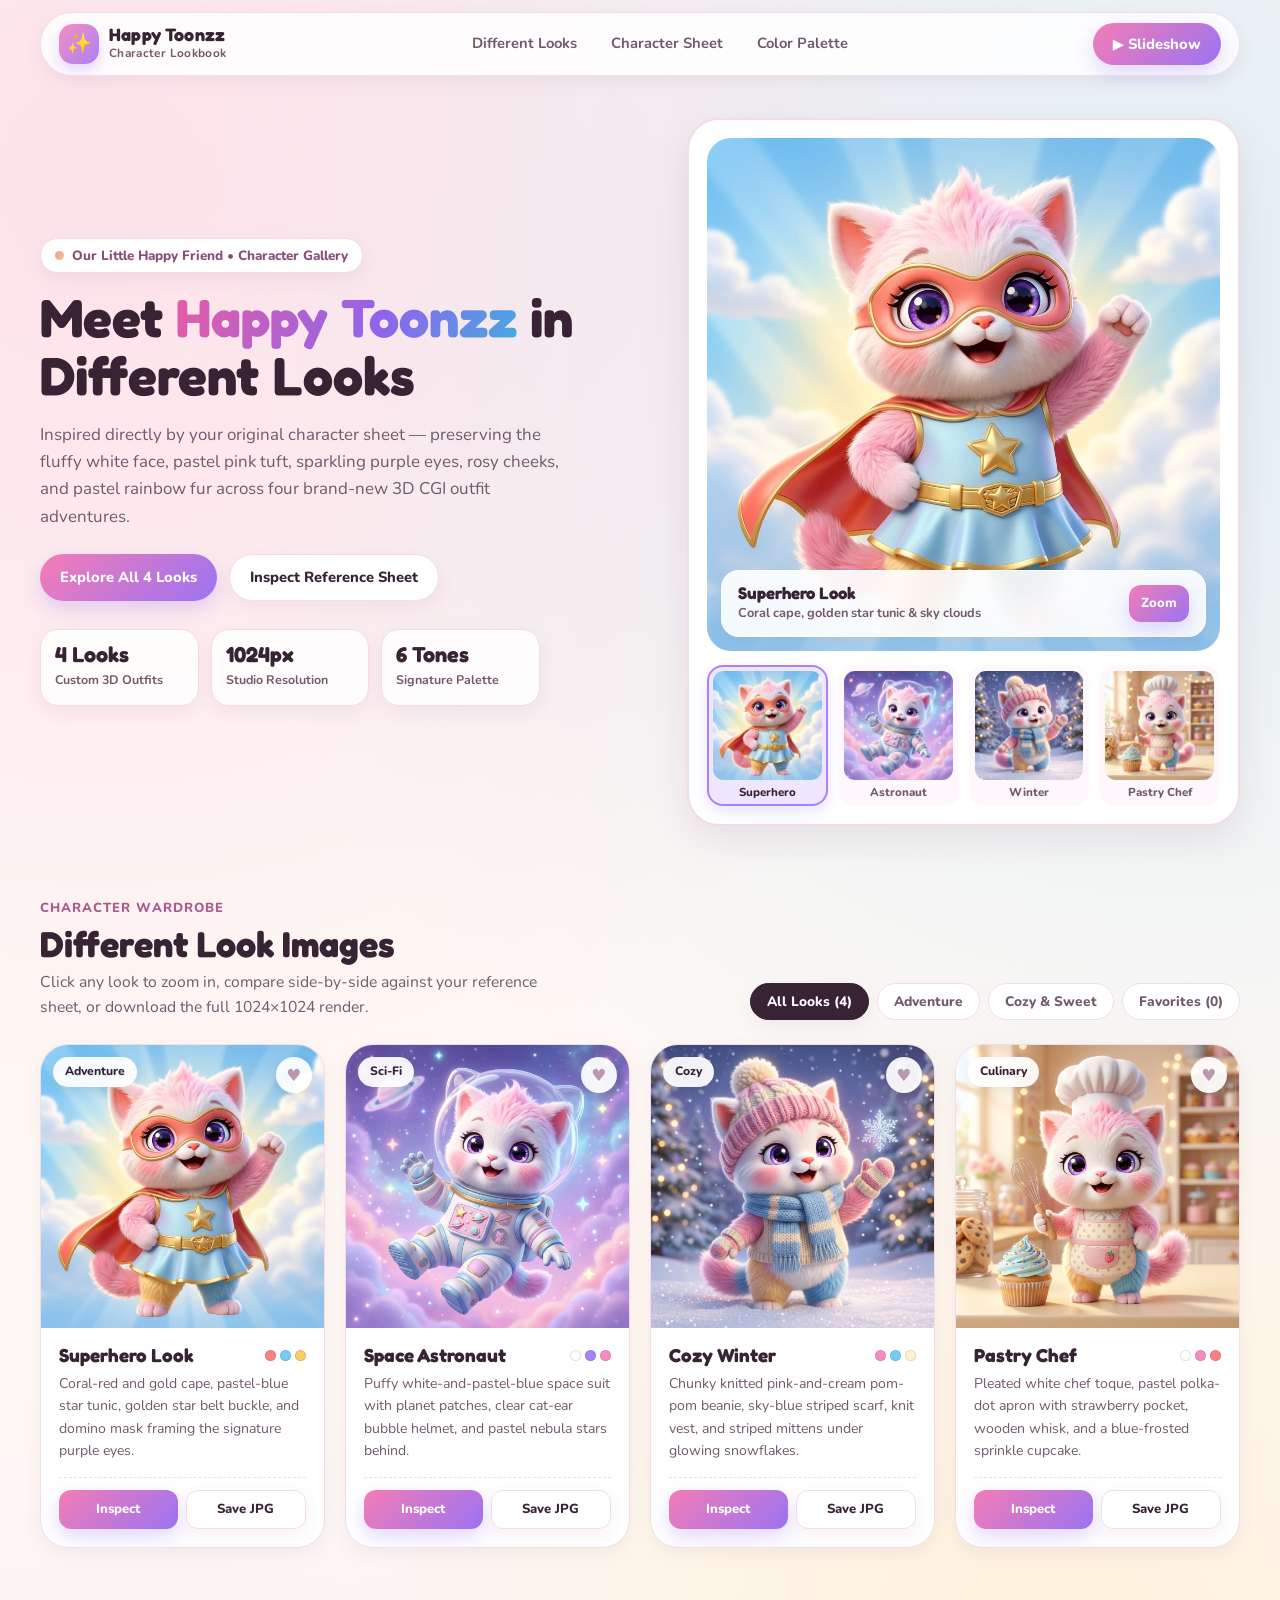
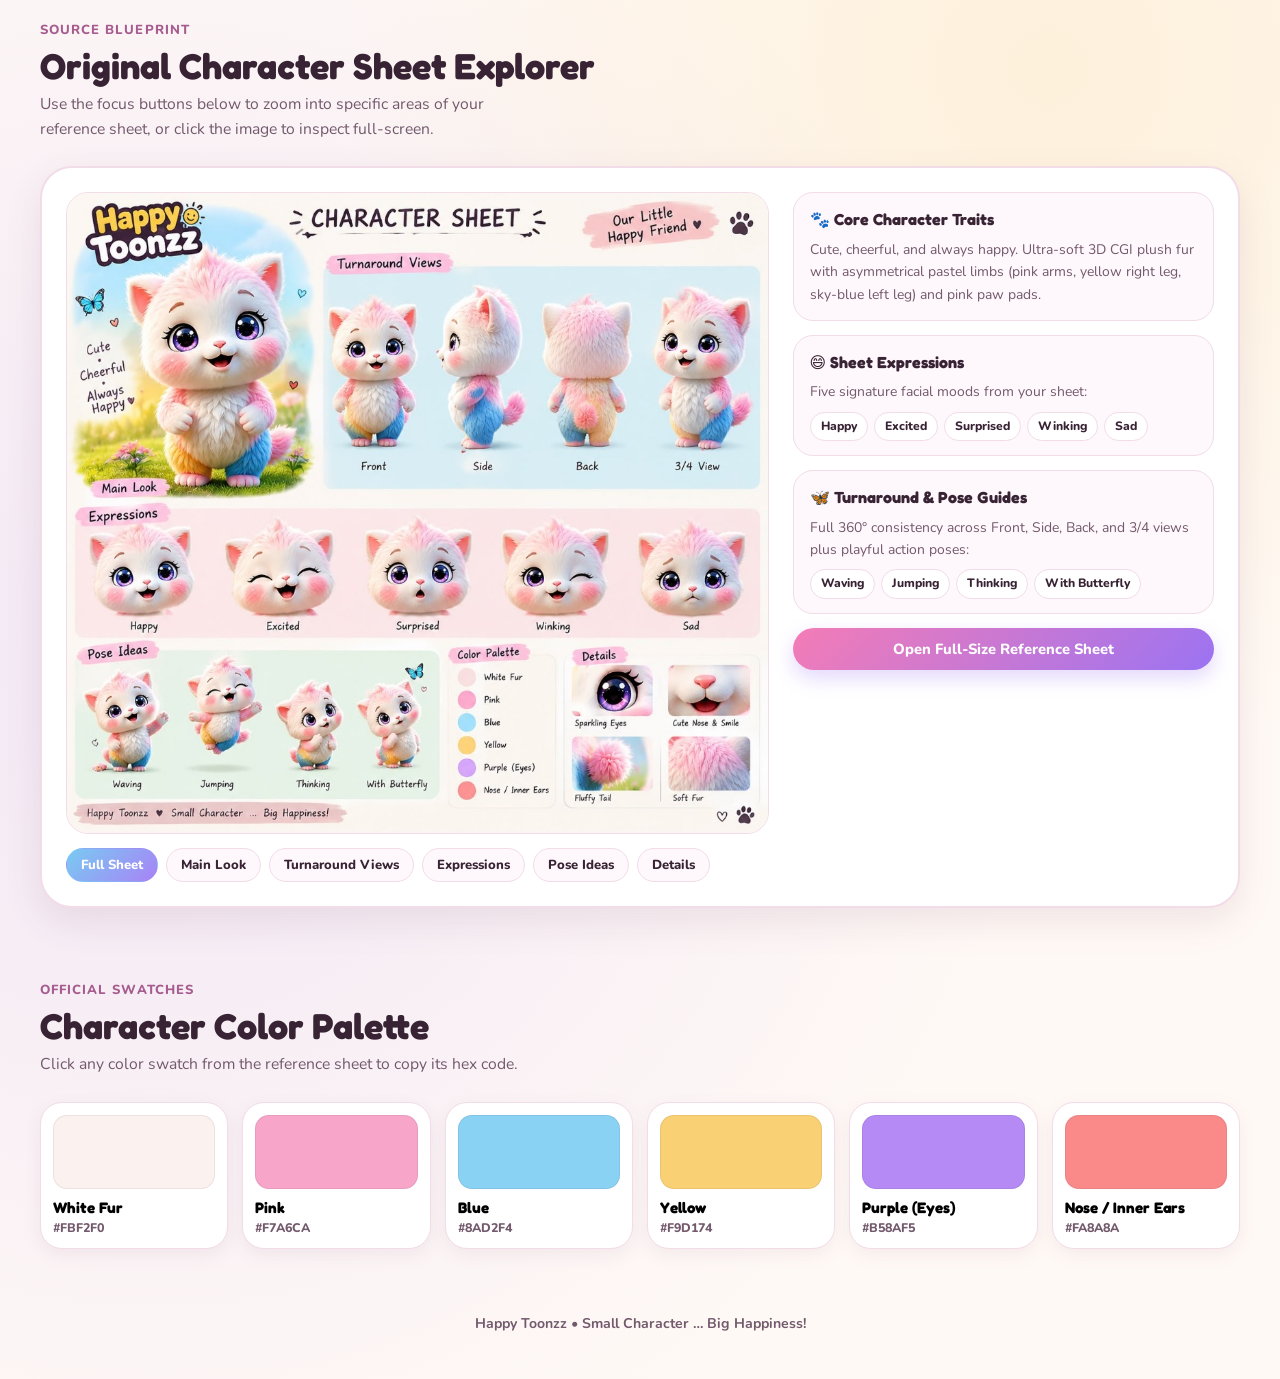
==== index.html @ dd1a862e "feat: add Happy Toonzz character lookbook with 4 AI-generated looks" ====
<!DOCTYPE html>
<html lang="en">
<head>
  <meta charset="UTF-8" />
  <meta name="viewport" content="width=device-width, initial-scale=1.0" />
  <title>Happy Toonzz — Character Lookbook &amp; Reference Showcase</title>
  <link rel="preconnect" href="https://fonts.googleapis.com" />
  <link rel="preconnect" href="https://fonts.gstatic.com" crossorigin />
  <link href="https://fonts.googleapis.com/css2?family=Fredoka:wght@500;600;700&family=Nunito:wght@500;600;700;800&display=swap" rel="stylesheet" />
  <style>
    :root {
      --bg-cream: #fff9f5;
      --bg-soft: #fff2f7;
      --surface: #ffffff;
      --surface-tint: #fef7fb;
      --ink: #382334;
      --ink-muted: #72596c;
      --border: #f2dce7;
      --pink: #f58ec0;
      --pink-soft: #ffe3f0;
      --blue: #78cbf2;
      --blue-soft: #dff4ff;
      --yellow: #f9cc66;
      --yellow-soft: #fff3cf;
      --purple: #a882f6;
      --purple-soft: #efe7ff;
      --coral: #fb8281;
      --shadow-sm: 0 6px 18px rgba(132, 82, 114, 0.08);
      --shadow-md: 0 14px 36px rgba(132, 82, 114, 0.12);
      --shadow-lg: 0 24px 56px rgba(74, 42, 68, 0.22);
      --radius-lg: 28px;
      --radius-md: 20px;
      --radius-pill: 999px;
      --font-display: 'Fredoka', 'Segoe UI Rounded', ui-rounded, 'Nunito', system-ui, sans-serif;
      --font-body: 'Nunito', 'Segoe UI', system-ui, -apple-system, sans-serif;
    }

    * {
      box-sizing: border-box;
      margin: 0;
      padding: 0;
    }

    html {
      scroll-behavior: smooth;
    }

    body {
      font-family: var(--font-body);
      color: var(--ink);
      background-color: var(--bg-cream);
      background-image:
        radial-gradient(circle at 8% 6%, rgba(245, 142, 192, 0.22) 0%, transparent 32%),
        radial-gradient(circle at 92% 10%, rgba(120, 203, 242, 0.22) 0%, transparent 34%),
        radial-gradient(circle at 82% 56%, rgba(249, 204, 102, 0.18) 0%, transparent 36%),
        radial-gradient(circle at 12% 76%, rgba(168, 130, 246, 0.15) 0%, transparent 35%);
      min-height: 100vh;
      line-height: 1.6;
      -webkit-font-smoothing: antialiased;
    }

    img {
      display: block;
      max-width: 100%;
    }

    button, a {
      font-family: inherit;
    }

    .container {
      width: min(1200px, calc(100% - 32px));
      margin: 0 auto;
    }

    /* Sticky Navbar */
    .navbar {
      position: sticky;
      top: 12px;
      z-index: 40;
      margin: 12px auto 0;
      width: min(1200px, calc(100% - 32px));
      background: rgba(255, 255, 255, 0.86);
      backdrop-filter: blur(14px);
      -webkit-backdrop-filter: blur(14px);
      border: 1.5px solid rgba(242, 220, 231, 0.9);
      border-radius: var(--radius-pill);
      box-shadow: var(--shadow-sm);
      padding: 10px 18px;
      display: flex;
      align-items: center;
      justify-content: space-between;
      gap: 16px;
    }

    .brand {
      display: flex;
      align-items: center;
      gap: 10px;
      text-decoration: none;
      color: var(--ink);
    }

    .brand-badge {
      width: 40px;
      height: 40px;
      border-radius: 14px;
      background: linear-gradient(135deg, var(--pink), var(--purple));
      color: #fff;
      display: grid;
      place-items: center;
      font-size: 20px;
      box-shadow: 0 6px 14px rgba(168, 130, 246, 0.32);
      flex-shrink: 0;
    }

    .brand-text strong {
      display: block;
      font-family: var(--font-display);
      font-size: 1.12rem;
      line-height: 1.1;
      letter-spacing: 0.01em;
    }

    .brand-text span {
      display: block;
      font-size: 0.74rem;
      font-weight: 700;
      color: var(--ink-muted);
      letter-spacing: 0.03em;
    }

    .nav-links {
      display: flex;
      align-items: center;
      gap: 6px;
    }

    .nav-links a {
      text-decoration: none;
      color: var(--ink-muted);
      font-weight: 700;
      font-size: 0.92rem;
      padding: 8px 14px;
      border-radius: var(--radius-pill);
      transition: background 0.2s ease, color 0.2s ease;
    }

    .nav-links a:hover {
      background: var(--pink-soft);
      color: var(--ink);
    }

    .btn {
      border: none;
      cursor: pointer;
      display: inline-flex;
      align-items: center;
      justify-content: center;
      gap: 8px;
      font-weight: 800;
      font-size: 0.92rem;
      border-radius: var(--radius-pill);
      padding: 11px 20px;
      text-decoration: none;
      transition: transform 0.18s ease, box-shadow 0.2s ease, background 0.2s ease;
    }

    .btn:active {
      transform: scale(0.97);
    }

    .btn-primary {
      background: linear-gradient(135deg, #f47cb6, #9b73f2);
      color: #fff;
      box-shadow: 0 8px 20px rgba(168, 130, 246, 0.32);
    }

    .btn-primary:hover {
      transform: translateY(-2px);
      box-shadow: 0 12px 26px rgba(168, 130, 246, 0.42);
    }

    .btn-secondary {
      background: var(--surface);
      color: var(--ink);
      border: 1.5px solid var(--border);
      box-shadow: var(--shadow-sm);
    }

    .btn-secondary:hover {
      transform: translateY(-2px);
      background: var(--surface-tint);
    }

    /* Hero Section */
    .hero {
      padding: 42px 0 36px;
    }

    .hero-grid {
      display: grid;
      grid-template-columns: 1.05fr 0.95fr;
      gap: 36px;
      align-items: center;
    }

    .pill-tag {
      display: inline-flex;
      align-items: center;
      gap: 8px;
      background: var(--surface);
      border: 1.5px solid var(--border);
      color: #8b4c77;
      padding: 6px 14px;
      border-radius: var(--radius-pill);
      font-size: 0.84rem;
      font-weight: 800;
      box-shadow: var(--shadow-sm);
      margin-bottom: 16px;
    }

    .pill-dot {
      width: 9px;
      height: 9px;
      border-radius: 50%;
      background: linear-gradient(135deg, var(--pink), var(--yellow));
    }

    .hero h1 {
      font-family: var(--font-display);
      font-size: clamp(2.15rem, 4.4vw, 3.35rem);
      line-height: 1.08;
      margin-bottom: 16px;
      color: var(--ink);
    }

    .hero h1 .accent {
      background: linear-gradient(120deg, #e85ca3, #8f64eb 60%, #43ace0);
      -webkit-background-clip: text;
      background-clip: text;
      color: transparent;
    }

    .hero-desc {
      font-size: 1.06rem;
      color: var(--ink-muted);
      max-width: 54ch;
      margin-bottom: 24px;
    }

    .hero-actions {
      display: flex;
      flex-wrap: wrap;
      gap: 12px;
      margin-bottom: 28px;
    }

    .hero-stats {
      display: grid;
      grid-template-columns: repeat(3, minmax(0, 1fr));
      gap: 12px;
      max-width: 500px;
    }

    .stat-box {
      background: rgba(255, 255, 255, 0.85);
      border: 1.5px solid var(--border);
      border-radius: 18px;
      padding: 12px 14px;
      box-shadow: var(--shadow-sm);
    }

    .stat-box strong {
      display: block;
      font-family: var(--font-display);
      font-size: 1.35rem;
      color: var(--ink);
      line-height: 1.15;
    }

    .stat-box span {
      font-size: 0.78rem;
      font-weight: 700;
      color: var(--ink-muted);
    }

    /* Hero Spotlight Deck */
    .spotlight-card {
      background: var(--surface);
      border: 2px solid var(--border);
      border-radius: 32px;
      padding: 18px;
      box-shadow: var(--shadow-md);
      position: relative;
    }

    .spotlight-frame {
      position: relative;
      border-radius: 24px;
      overflow: hidden;
      aspect-ratio: 1 / 1;
      background: var(--bg-soft);
      cursor: pointer;
    }

    .spotlight-frame img {
      width: 100%;
      height: 100%;
      object-fit: cover;
      transition: transform 0.45s ease, opacity 0.28s ease;
    }

    .spotlight-frame:hover img {
      transform: scale(1.03);
    }

    .spotlight-overlay {
      position: absolute;
      inset: auto 14px 14px 14px;
      background: rgba(255, 255, 255, 0.9);
      backdrop-filter: blur(10px);
      border: 1px solid rgba(255, 255, 255, 0.95);
      border-radius: 18px;
      padding: 12px 16px;
      display: flex;
      align-items: center;
      justify-content: space-between;
      gap: 12px;
      box-shadow: var(--shadow-sm);
    }

    .spotlight-overlay h3 {
      font-family: var(--font-display);
      font-size: 1.05rem;
      line-height: 1.2;
    }

    .spotlight-overlay p {
      font-size: 0.8rem;
      color: var(--ink-muted);
      font-weight: 700;
    }

    .spotlight-thumbs {
      display: grid;
      grid-template-columns: repeat(4, 1fr);
      gap: 10px;
      margin-top: 14px;
    }

    .thumb-btn {
      border: 2px solid transparent;
      background: var(--surface-tint);
      border-radius: 16px;
      padding: 4px;
      cursor: pointer;
      transition: transform 0.18s ease, border-color 0.2s ease, box-shadow 0.2s ease;
      overflow: hidden;
      text-align: center;
    }

    .thumb-btn img {
      width: 100%;
      aspect-ratio: 1 / 1;
      object-fit: cover;
      border-radius: 11px;
    }

    .thumb-btn span {
      display: block;
      font-size: 0.72rem;
      font-weight: 800;
      color: var(--ink-muted);
      margin-top: 4px;
      white-space: nowrap;
      overflow: hidden;
      text-overflow: ellipsis;
    }

    .thumb-btn:hover {
      transform: translateY(-2px);
    }

    .thumb-btn.active {
      border-color: var(--purple);
      background: var(--purple-soft);
      box-shadow: 0 6px 14px rgba(168, 130, 246, 0.22);
    }

    .thumb-btn.active span {
      color: var(--ink);
    }

    /* Section Headings */
    section {
      padding: 36px 0;
    }

    .section-head {
      display: flex;
      flex-wrap: wrap;
      align-items: flex-end;
      justify-content: space-between;
      gap: 16px;
      margin-bottom: 24px;
    }

    .section-kicker {
      font-size: 0.82rem;
      font-weight: 800;
      text-transform: uppercase;
      letter-spacing: 0.08em;
      color: #a65c8e;
      margin-bottom: 4px;
    }

    .section-head h2 {
      font-family: var(--font-display);
      font-size: clamp(1.65rem, 3vw, 2.25rem);
      line-height: 1.15;
    }

    .section-head p {
      color: var(--ink-muted);
      max-width: 56ch;
      margin-top: 6px;
      font-size: 0.98rem;
    }

    /* Filter Chips */
    .filter-bar {
      display: flex;
      flex-wrap: wrap;
      gap: 8px;
      align-items: center;
    }

    .filter-chip {
      border: 1.5px solid var(--border);
      background: var(--surface);
      color: var(--ink-muted);
      padding: 8px 16px;
      border-radius: var(--radius-pill);
      font-weight: 800;
      font-size: 0.86rem;
      cursor: pointer;
      transition: all 0.18s ease;
    }

    .filter-chip:hover {
      border-color: var(--pink);
      color: var(--ink);
    }

    .filter-chip.active {
      background: var(--ink);
      color: #fff;
      border-color: var(--ink);
      box-shadow: var(--shadow-sm);
    }

    /* Gallery Cards Grid */
    .looks-grid {
      display: grid;
      grid-template-columns: repeat(4, minmax(0, 1fr));
      gap: 20px;
    }

    .look-card {
      background: var(--surface);
      border: 1.5px solid var(--border);
      border-radius: var(--radius-lg);
      overflow: hidden;
      box-shadow: var(--shadow-sm);
      display: flex;
      flex-direction: column;
      transition: transform 0.24s ease, box-shadow 0.24s ease, border-color 0.24s ease;
    }

    .look-card:hover {
      transform: translateY(-6px);
      box-shadow: var(--shadow-md);
      border-color: #e9bed3;
    }

    .look-card.hidden {
      display: none;
    }

    .look-media {
      position: relative;
      aspect-ratio: 1 / 1;
      overflow: hidden;
      background: var(--surface-tint);
      cursor: pointer;
    }

    .look-media img {
      width: 100%;
      height: 100%;
      object-fit: cover;
      transition: transform 0.4s ease;
    }

    .look-card:hover .look-media img {
      transform: scale(1.05);
    }

    .look-badge {
      position: absolute;
      top: 12px;
      left: 12px;
      padding: 5px 12px;
      border-radius: var(--radius-pill);
      font-size: 0.76rem;
      font-weight: 800;
      background: rgba(255, 255, 255, 0.92);
      color: var(--ink);
      backdrop-filter: blur(6px);
      box-shadow: 0 4px 12px rgba(0, 0, 0, 0.08);
    }

    .fav-btn {
      position: absolute;
      top: 12px;
      right: 12px;
      width: 36px;
      height: 36px;
      border-radius: 50%;
      border: none;
      background: rgba(255, 255, 255, 0.92);
      color: #b79ab0;
      font-size: 1.05rem;
      display: grid;
      place-items: center;
      cursor: pointer;
      box-shadow: 0 4px 12px rgba(0, 0, 0, 0.1);
      transition: transform 0.18s ease, color 0.18s ease, background 0.18s ease;
    }

    .fav-btn:hover {
      transform: scale(1.1);
    }

    .fav-btn.liked {
      color: #ef4d84;
      background: #fff0f6;
    }

    .look-body {
      padding: 16px 18px 18px;
      display: flex;
      flex-direction: column;
      flex: 1;
    }

    .look-title-row {
      display: flex;
      align-items: center;
      justify-content: space-between;
      gap: 8px;
      margin-bottom: 6px;
    }

    .look-body h3 {
      font-family: var(--font-display);
      font-size: 1.18rem;
      line-height: 1.2;
    }

    .swatches-mini {
      display: flex;
      gap: 4px;
      flex-shrink: 0;
    }

    .swatches-mini span {
      width: 11px;
      height: 11px;
      border-radius: 50%;
      border: 1px solid rgba(56, 35, 52, 0.14);
    }

    .look-desc {
      font-size: 0.88rem;
      color: var(--ink-muted);
      margin-bottom: 14px;
      flex: 1;
    }

    .look-actions {
      display: flex;
      gap: 8px;
      padding-top: 12px;
      border-top: 1px dashed var(--border);
    }

    .btn-sm {
      flex: 1;
      padding: 8px 12px;
      font-size: 0.82rem;
      border-radius: 12px;
    }

    /* Reference Sheet Explorer */
    .sheet-panel {
      background: var(--surface);
      border: 2px solid var(--border);
      border-radius: 32px;
      padding: 24px;
      box-shadow: var(--shadow-md);
      display: grid;
      grid-template-columns: 1.25fr 0.75fr;
      gap: 24px;
      align-items: start;
    }

    .sheet-viewer {
      position: relative;
      border-radius: 22px;
      overflow: hidden;
      border: 1.5px solid var(--border);
      background: #fdf6ef;
      cursor: zoom-in;
    }

    .sheet-viewer img {
      width: 100%;
      height: auto;
      transition: transform 0.45s cubic-bezier(0.22, 1, 0.36, 1);
      transform-origin: 50% 50%;
    }

    .sheet-controls {
      display: flex;
      flex-wrap: wrap;
      gap: 8px;
      margin-top: 14px;
    }

    .zoom-chip {
      border: 1.5px solid var(--border);
      background: var(--surface-tint);
      color: var(--ink);
      border-radius: var(--radius-pill);
      padding: 7px 14px;
      font-size: 0.82rem;
      font-weight: 800;
      cursor: pointer;
      transition: all 0.18s ease;
    }

    .zoom-chip:hover {
      background: var(--blue-soft);
      border-color: var(--blue);
    }

    .zoom-chip.active {
      background: linear-gradient(135deg, var(--blue), var(--purple));
      color: #fff;
      border-color: transparent;
    }

    .sheet-info {
      display: flex;
      flex-direction: column;
      gap: 14px;
    }

    .info-card {
      background: var(--surface-tint);
      border: 1.5px solid var(--border);
      border-radius: var(--radius-md);
      padding: 14px 16px;
    }

    .info-card h4 {
      font-family: var(--font-display);
      font-size: 1rem;
      margin-bottom: 6px;
      display: flex;
      align-items: center;
      gap: 8px;
    }

    .info-card p {
      font-size: 0.87rem;
      color: var(--ink-muted);
    }

    .tag-list {
      display: flex;
      flex-wrap: wrap;
      gap: 6px;
      margin-top: 8px;
    }

    .mini-tag {
      background: #fff;
      border: 1px solid var(--border);
      border-radius: var(--radius-pill);
      padding: 4px 10px;
      font-size: 0.76rem;
      font-weight: 800;
      color: var(--ink);
    }

    /* Color Palette */
    .palette-grid {
      display: grid;
      grid-template-columns: repeat(6, minmax(0, 1fr));
      gap: 14px;
    }

    .swatch-card {
      background: var(--surface);
      border: 1.5px solid var(--border);
      border-radius: 22px;
      padding: 12px;
      box-shadow: var(--shadow-sm);
      cursor: pointer;
      text-align: left;
      transition: transform 0.2s ease, box-shadow 0.2s ease;
    }

    .swatch-card:hover {
      transform: translateY(-4px);
      box-shadow: var(--shadow-md);
    }

    .swatch-color {
      width: 100%;
      height: 74px;
      border-radius: 14px;
      border: 1px solid rgba(56, 35, 52, 0.08);
      margin-bottom: 10px;
    }

    .swatch-card strong {
      display: block;
      font-family: var(--font-display);
      font-size: 0.95rem;
      line-height: 1.2;
    }

    .swatch-card span {
      display: block;
      font-size: 0.78rem;
      font-weight: 800;
      color: var(--ink-muted);
      margin-top: 2px;
    }

    /* Lightbox Modal */
    .modal-backdrop {
      position: fixed;
      inset: 0;
      z-index: 100;
      background: rgba(33, 18, 31, 0.72);
      backdrop-filter: blur(8px);
      display: none;
      align-items: center;
      justify-content: center;
      padding: 20px;
    }

    .modal-backdrop.open {
      display: flex;
      animation: fadeIn 0.2s ease;
    }

    @keyframes fadeIn {
      from { opacity: 0; }
      to { opacity: 1; }
    }

    .modal-box {
      background: var(--surface);
      border-radius: 28px;
      width: min(1040px, 100%);
      max-height: 92vh;
      overflow: hidden;
      display: flex;
      flex-direction: column;
      box-shadow: var(--shadow-lg);
      border: 2px solid var(--border);
    }

    .modal-topbar {
      display: flex;
      align-items: center;
      justify-content: space-between;
      gap: 12px;
      padding: 14px 20px;
      border-bottom: 1.5px solid var(--border);
      background: var(--surface-tint);
    }

    .modal-topbar h3 {
      font-family: var(--font-display);
      font-size: 1.2rem;
    }

    .modal-controls {
      display: flex;
      align-items: center;
      gap: 8px;
      flex-wrap: wrap;
    }

    .icon-btn {
      border: 1.5px solid var(--border);
      background: var(--surface);
      color: var(--ink);
      height: 36px;
      padding: 0 12px;
      border-radius: var(--radius-pill);
      font-weight: 800;
      font-size: 0.82rem;
      cursor: pointer;
      display: inline-flex;
      align-items: center;
      gap: 6px;
      text-decoration: none;
    }

    .icon-btn:hover {
      background: var(--pink-soft);
    }

    .icon-btn.active {
      background: var(--ink);
      color: #fff;
      border-color: var(--ink);
    }

    .modal-content {
      display: grid;
      grid-template-columns: 1fr;
      overflow-y: auto;
      padding: 20px;
      gap: 18px;
      background: #fffdfb;
    }

    .modal-content.compare-mode {
      grid-template-columns: 1fr 1fr;
      align-items: start;
    }

    .modal-stage {
      background: var(--bg-soft);
      border-radius: 20px;
      overflow: hidden;
      border: 1.5px solid var(--border);
      display: grid;
      place-items: center;
      max-height: 62vh;
    }

    .modal-stage img {
      max-height: 62vh;
      width: auto;
      max-width: 100%;
      object-fit: contain;
    }

    .compare-box {
      display: none;
      flex-direction: column;
      gap: 8px;
    }

    .modal-content.compare-mode .compare-box {
      display: flex;
    }

    .compare-label {
      font-size: 0.8rem;
      font-weight: 800;
      color: var(--ink-muted);
      text-transform: uppercase;
      letter-spacing: 0.06em;
    }

    .modal-caption {
      display: flex;
      flex-wrap: wrap;
      align-items: center;
      justify-content: space-between;
      gap: 12px;
      padding: 4px 4px 0;
    }

    .modal-caption p {
      color: var(--ink-muted);
      font-size: 0.94rem;
      max-width: 72ch;
    }

    /* Toast */
    .toast {
      position: fixed;
      bottom: 22px;
      left: 50%;
      transform: translateX(-50%) translateY(20px);
      background: var(--ink);
      color: #fff;
      padding: 10px 18px;
      border-radius: var(--radius-pill);
      font-weight: 800;
      font-size: 0.86rem;
      box-shadow: var(--shadow-md);
      opacity: 0;
      pointer-events: none;
      transition: opacity 0.22s ease, transform 0.22s ease;
      z-index: 200;
    }

    .toast.show {
      opacity: 1;
      transform: translateX(-50%) translateY(0);
    }

    footer {
      padding: 28px 0 44px;
      text-align: center;
      color: var(--ink-muted);
      font-size: 0.88rem;
      font-weight: 700;
    }

    /* Responsive Breakpoints */
    @media (max-width: 1080px) {
      .looks-grid {
        grid-template-columns: repeat(2, minmax(0, 1fr));
      }
      .palette-grid {
        grid-template-columns: repeat(3, minmax(0, 1fr));
      }
      .sheet-panel {
        grid-template-columns: 1fr;
      }
    }

    @media (max-width: 860px) {
      .hero-grid {
        grid-template-columns: 1fr;
      }
      .nav-links {
        display: none;
      }
      .modal-content.compare-mode {
        grid-template-columns: 1fr;
      }
    }

    @media (max-width: 560px) {
      .looks-grid {
        grid-template-columns: 1fr;
      }
      .palette-grid {
        grid-template-columns: repeat(2, minmax(0, 1fr));
      }
      .hero-stats {
        grid-template-columns: repeat(3, 1fr);
      }
      .spotlight-thumbs {
        gap: 6px;
      }
    }
  </style>
</head>
<body>

  <!-- Top Navigation -->
  <nav class="navbar" aria-label="Primary Navigation">
    <a class="brand" href="#top">
      <div class="brand-badge" aria-hidden="true">&#10024;</div>
      <div class="brand-text">
        <strong>Happy Toonzz</strong>
        <span>Character Lookbook</span>
      </div>
    </a>
    <div class="nav-links">
      <a href="#looks">Different Looks</a>
      <a href="#sheet">Character Sheet</a>
      <a href="#palette">Color Palette</a>
    </div>
    <button class="btn btn-primary" id="openSlideshowBtn" type="button">
      &#9654; Slideshow
    </button>
  </nav>

  <!-- Hero Section -->
  <header class="hero container" id="top">
    <div class="hero-grid">
      <div>
        <div class="pill-tag">
          <span class="pill-dot"></span>
          Our Little Happy Friend &bull; Character Gallery
        </div>
        <h1>
          Meet <span class="accent">Happy Toonzz</span> in Different Looks
        </h1>
        <p class="hero-desc">
          Inspired directly by your original character sheet — preserving the fluffy white face,
          pastel pink tuft, sparkling purple eyes, rosy cheeks, and pastel rainbow fur across
          four brand-new 3D CGI outfit adventures.
        </p>
        <div class="hero-actions">
          <a class="btn btn-primary" href="#looks">Explore All 4 Looks</a>
          <a class="btn btn-secondary" href="#sheet">Inspect Reference Sheet</a>
        </div>
        <div class="hero-stats">
          <div class="stat-box">
            <strong>4 Looks</strong>
            <span>Custom 3D Outfits</span>
          </div>
          <div class="stat-box">
            <strong>1024px</strong>
            <span>Studio Resolution</span>
          </div>
          <div class="stat-box">
            <strong>6 Tones</strong>
            <span>Signature Palette</span>
          </div>
        </div>
      </div>

      <!-- Interactive Spotlight Preview -->
      <div class="spotlight-card">
        <div class="spotlight-frame" id="heroFrame" role="button" tabindex="0" aria-label="Inspect featured character look">
          <img id="heroPreviewImg" src="images/look-superhero.jpg" alt="Happy Toonzz Superhero Look" />
          <div class="spotlight-overlay">
            <div>
              <h3 id="heroPreviewTitle">Superhero Look</h3>
              <p id="heroPreviewSub">Coral cape, golden star tunic &amp; sky clouds</p>
            </div>
            <span class="btn btn-primary btn-sm" style="flex: 0 0 auto;">Zoom</span>
          </div>
        </div>
        <div class="spotlight-thumbs" id="heroThumbs">
          <button class="thumb-btn active" type="button" data-index="0">
            <img src="images/look-superhero.jpg" alt="Superhero thumbnail" />
            <span>Superhero</span>
          </button>
          <button class="thumb-btn" type="button" data-index="1">
            <img src="images/look-astronaut.jpg" alt="Astronaut thumbnail" />
            <span>Astronaut</span>
          </button>
          <button class="thumb-btn" type="button" data-index="2">
            <img src="images/look-winter.jpg" alt="Winter thumbnail" />
            <span>Winter</span>
          </button>
          <button class="thumb-btn" type="button" data-index="3">
            <img src="images/look-chef.jpg" alt="Pastry Chef thumbnail" />
            <span>Pastry Chef</span>
          </button>
        </div>
      </div>
    </div>
  </header>

  <!-- Main Looks Gallery -->
  <section class="container" id="looks">
    <div class="section-head">
      <div>
        <div class="section-kicker">Character Wardrobe</div>
        <h2>Different Look Images</h2>
        <p>Click any look to zoom in, compare side-by-side against your reference sheet, or download the full 1024&times;1024 render.</p>
      </div>
      <div class="filter-bar" role="group" aria-label="Filter character looks">
        <button class="filter-chip active" type="button" data-filter="all">All Looks (4)</button>
        <button class="filter-chip" type="button" data-filter="adventure">Adventure</button>
        <button class="filter-chip" type="button" data-filter="cozy">Cozy &amp; Sweet</button>
        <button class="filter-chip" type="button" data-filter="favorites">Favorites (<span id="favCount">0</span>)</button>
      </div>
    </div>

    <div class="looks-grid" id="looksGrid">
      <!-- Card 1: Superhero -->
      <article class="look-card" data-index="0" data-category="adventure">
        <div class="look-media" onclick="openLightbox(0)">
          <img src="images/look-superhero.jpg" alt="Happy Toonzz dressed in Superhero Look" loading="lazy" />
          <span class="look-badge">Adventure</span>
          <button class="fav-btn" type="button" aria-label="Favorite Superhero Look" data-id="superhero">&#9829;</button>
        </div>
        <div class="look-body">
          <div class="look-title-row">
            <h3>Superhero Look</h3>
            <div class="swatches-mini" title="Outfit colors">
              <span style="background:#fb8281"></span>
              <span style="background:#78cbf2"></span>
              <span style="background:#f9cc66"></span>
            </div>
          </div>
          <p class="look-desc">
            Coral-red and gold cape, pastel-blue star tunic, golden star belt buckle, and domino mask framing the signature purple eyes.
          </p>
          <div class="look-actions">
            <button class="btn btn-primary btn-sm" type="button" onclick="openLightbox(0)">Inspect</button>
            <a class="btn btn-secondary btn-sm" href="images/look-superhero.jpg" download="happy-toonzz-superhero.jpg">Save JPG</a>
          </div>
        </div>
      </article>

      <!-- Card 2: Astronaut -->
      <article class="look-card" data-index="1" data-category="adventure">
        <div class="look-media" onclick="openLightbox(1)">
          <img src="images/look-astronaut.jpg" alt="Happy Toonzz dressed in Space Astronaut Look" loading="lazy" />
          <span class="look-badge">Sci-Fi</span>
          <button class="fav-btn" type="button" aria-label="Favorite Space Astronaut Look" data-id="astronaut">&#9829;</button>
        </div>
        <div class="look-body">
          <div class="look-title-row">
            <h3>Space Astronaut</h3>
            <div class="swatches-mini" title="Outfit colors">
              <span style="background:#ffffff"></span>
              <span style="background:#a882f6"></span>
              <span style="background:#f58ec0"></span>
            </div>
          </div>
          <p class="look-desc">
            Puffy white-and-pastel-blue space suit with planet patches, clear cat-ear bubble helmet, and pastel nebula stars behind.
          </p>
          <div class="look-actions">
            <button class="btn btn-primary btn-sm" type="button" onclick="openLightbox(1)">Inspect</button>
            <a class="btn btn-secondary btn-sm" href="images/look-astronaut.jpg" download="happy-toonzz-astronaut.jpg">Save JPG</a>
          </div>
        </div>
      </article>

      <!-- Card 3: Winter -->
      <article class="look-card" data-index="2" data-category="cozy">
        <div class="look-media" onclick="openLightbox(2)">
          <img src="images/look-winter.jpg" alt="Happy Toonzz dressed in Cozy Winter Look" loading="lazy" />
          <span class="look-badge">Cozy</span>
          <button class="fav-btn" type="button" aria-label="Favorite Cozy Winter Look" data-id="winter">&#9829;</button>
        </div>
        <div class="look-body">
          <div class="look-title-row">
            <h3>Cozy Winter</h3>
            <div class="swatches-mini" title="Outfit colors">
              <span style="background:#f58ec0"></span>
              <span style="background:#78cbf2"></span>
              <span style="background:#fff3cf"></span>
            </div>
          </div>
          <p class="look-desc">
            Chunky knitted pink-and-cream pom-pom beanie, sky-blue striped scarf, knit vest, and striped mittens under glowing snowflakes.
          </p>
          <div class="look-actions">
            <button class="btn btn-primary btn-sm" type="button" onclick="openLightbox(2)">Inspect</button>
            <a class="btn btn-secondary btn-sm" href="images/look-winter.jpg" download="happy-toonzz-winter.jpg">Save JPG</a>
          </div>
        </div>
      </article>

      <!-- Card 4: Pastry Chef -->
      <article class="look-card" data-index="3" data-category="cozy">
        <div class="look-media" onclick="openLightbox(3)">
          <img src="images/look-chef.jpg" alt="Happy Toonzz dressed in Pastry Chef Look" loading="lazy" />
          <span class="look-badge">Culinary</span>
          <button class="fav-btn" type="button" aria-label="Favorite Pastry Chef Look" data-id="chef">&#9829;</button>
        </div>
        <div class="look-body">
          <div class="look-title-row">
            <h3>Pastry Chef</h3>
            <div class="swatches-mini" title="Outfit colors">
              <span style="background:#ffffff"></span>
              <span style="background:#f58ec0"></span>
              <span style="background:#fb8281"></span>
            </div>
          </div>
          <p class="look-desc">
            Pleated white chef toque, pastel polka-dot apron with strawberry pocket, wooden whisk, and a blue-frosted sprinkle cupcake.
          </p>
          <div class="look-actions">
            <button class="btn btn-primary btn-sm" type="button" onclick="openLightbox(3)">Inspect</button>
            <a class="btn btn-secondary btn-sm" href="images/look-chef.jpg" download="happy-toonzz-chef.jpg">Save JPG</a>
          </div>
        </div>
      </article>
    </div>
  </section>

  <!-- Original Reference Character Sheet Section -->
  <section class="container" id="sheet">
    <div class="section-head">
      <div>
        <div class="section-kicker">Source Blueprint</div>
        <h2>Original Character Sheet Explorer</h2>
        <p>Use the focus buttons below to zoom into specific areas of your reference sheet, or click the image to inspect full-screen.</p>
      </div>
    </div>

    <div class="sheet-panel">
      <div>
        <div class="sheet-viewer" onclick="openLightbox(4)" title="Click to open full Character Sheet">
          <img id="sheetZoomImg" src="images/reference-sheet.jpg" alt="Happy Toonzz Original Reference Character Sheet" />
        </div>
        <div class="sheet-controls" role="group" aria-label="Zoom into character sheet regions">
          <button class="zoom-chip active" type="button" data-origin="50% 50%" data-scale="1">Full Sheet</button>
          <button class="zoom-chip" type="button" data-origin="17% 28%" data-scale="2.1">Main Look</button>
          <button class="zoom-chip" type="button" data-origin="76% 24%" data-scale="1.85">Turnaround Views</button>
          <button class="zoom-chip" type="button" data-origin="50% 56%" data-scale="1.85">Expressions</button>
          <button class="zoom-chip" type="button" data-origin="26% 84%" data-scale="2.0">Pose Ideas</button>
          <button class="zoom-chip" type="button" data-origin="84% 84%" data-scale="2.1">Details</button>
        </div>
      </div>

      <div class="sheet-info">
        <div class="info-card">
          <h4>&#128062; Core Character Traits</h4>
          <p>Cute, cheerful, and always happy. Ultra-soft 3D CGI plush fur with asymmetrical pastel limbs (pink arms, yellow right leg, sky-blue left leg) and pink paw pads.</p>
        </div>
        <div class="info-card">
          <h4>&#128516; Sheet Expressions</h4>
          <p>Five signature facial moods from your sheet:</p>
          <div class="tag-list">
            <span class="mini-tag">Happy</span>
            <span class="mini-tag">Excited</span>
            <span class="mini-tag">Surprised</span>
            <span class="mini-tag">Winking</span>
            <span class="mini-tag">Sad</span>
          </div>
        </div>
        <div class="info-card">
          <h4>&#129419; Turnaround &amp; Pose Guides</h4>
          <p>Full 360&deg; consistency across Front, Side, Back, and 3/4 views plus playful action poses:</p>
          <div class="tag-list">
            <span class="mini-tag">Waving</span>
            <span class="mini-tag">Jumping</span>
            <span class="mini-tag">Thinking</span>
            <span class="mini-tag">With Butterfly</span>
          </div>
        </div>
        <button class="btn btn-primary" type="button" onclick="openLightbox(4)">Open Full-Size Reference Sheet</button>
      </div>
    </div>
  </section>

  <!-- Signature Color Palette -->
  <section class="container" id="palette">
    <div class="section-head">
      <div>
        <div class="section-kicker">Official Swatches</div>
        <h2>Character Color Palette</h2>
        <p>Click any color swatch from the reference sheet to copy its hex code.</p>
      </div>
    </div>

    <div class="palette-grid">
      <button class="swatch-card" type="button" data-hex="#FBF2F0">
        <div class="swatch-color" style="background:#FBF2F0"></div>
        <strong>White Fur</strong>
        <span>#FBF2F0</span>
      </button>
      <button class="swatch-card" type="button" data-hex="#F7A6CA">
        <div class="swatch-color" style="background:#F7A6CA"></div>
        <strong>Pink</strong>
        <span>#F7A6CA</span>
      </button>
      <button class="swatch-card" type="button" data-hex="#8AD2F4">
        <div class="swatch-color" style="background:#8AD2F4"></div>
        <strong>Blue</strong>
        <span>#8AD2F4</span>
      </button>
      <button class="swatch-card" type="button" data-hex="#F9D174">
        <div class="swatch-color" style="background:#F9D174"></div>
        <strong>Yellow</strong>
        <span>#F9D174</span>
      </button>
      <button class="swatch-card" type="button" data-hex="#B58AF5">
        <div class="swatch-color" style="background:#B58AF5"></div>
        <strong>Purple (Eyes)</strong>
        <span>#B58AF5</span>
      </button>
      <button class="swatch-card" type="button" data-hex="#FA8A8A">
        <div class="swatch-color" style="background:#FA8A8A"></div>
        <strong>Nose / Inner Ears</strong>
        <span>#FA8A8A</span>
      </button>
    </div>
  </section>

  <footer>
    <div class="container">
      Happy Toonzz &bull; Small Character &hellip; Big Happiness!
    </div>
  </footer>

  <!-- Lightbox Modal -->
  <div class="modal-backdrop" id="lightbox" role="dialog" aria-modal="true" aria-labelledby="modalTitle">
    <div class="modal-box">
      <div class="modal-topbar">
        <h3 id="modalTitle">Look Preview</h3>
        <div class="modal-controls">
          <button class="icon-btn" id="compareToggleBtn" type="button">Compare w/ Reference</button>
          <button class="icon-btn" id="prevBtn" type="button" aria-label="Previous image">&larr; Prev</button>
          <button class="icon-btn" id="nextBtn" type="button" aria-label="Next image">Next &rarr;</button>
          <a class="icon-btn" id="modalDownload" href="#" download>Download</a>
          <button class="icon-btn" id="closeModalBtn" type="button" aria-label="Close modal">&#10005; Close</button>
        </div>
      </div>
      <div class="modal-content" id="modalContent">
        <div class="modal-stage">
          <img id="modalImg" src="" alt="" />
        </div>
        <div class="compare-box">
          <span class="compare-label">Original Reference Sheet</span>
          <div class="modal-stage">
            <img src="images/reference-sheet.jpg" alt="Original Happy Toonzz Character Reference Sheet" />
          </div>
        </div>
      </div>
      <div class="modal-caption" style="padding: 0 20px 18px;">
        <p id="modalDesc"></p>
        <span id="modalCounter" style="font-weight: 800; font-size: 0.84rem; color: var(--ink-muted);"></span>
      </div>
    </div>
  </div>

  <div class="toast" id="toast" role="status" aria-live="polite"></div>

  <script>
    const LOOKS = [
      {
        id: 'superhero',
        title: 'Superhero Look',
        sub: 'Coral cape, golden star tunic & sky clouds',
        src: 'images/look-superhero.jpg',
        download: 'happy-toonzz-superhero.jpg',
        desc: 'Happy Toonzz dressed in a vibrant coral-red and gold cape, pastel-blue tunic with golden star emblem and belt buckle, and matching domino mask against sunlit clouds.'
      },
      {
        id: 'astronaut',
        title: 'Space Astronaut',
        sub: 'Cat-ear bubble helmet & pastel cosmos',
        src: 'images/look-astronaut.jpg',
        download: 'happy-toonzz-astronaut.jpg',
        desc: 'Happy Toonzz floating happily in a puffy white-and-pastel-blue space suit with planet mission patches and a crystal-clear cat-ear bubble helmet inside a starry nebula.'
      },
      {
        id: 'winter',
        title: 'Cozy Winter',
        sub: 'Knit pom-pom beanie, scarf & snowflakes',
        src: 'images/look-winter.jpg',
        download: 'happy-toonzz-winter.jpg',
        desc: 'Happy Toonzz bundled up in a chunky pink-and-cream pom-pom beanie, sky-blue striped winter scarf, knitted vest, and mittens catching a shimmering snowflake.'
      },
      {
        id: 'chef',
        title: 'Pastry Chef',
        sub: 'White chef toque, strawberry apron & cupcake',
        src: 'images/look-chef.jpg',
        download: 'happy-toonzz-chef.jpg',
        desc: 'Happy Toonzz ready to bake in a pleated white chef hat and pastel polka-dot strawberry apron, holding a wooden whisk next to a sprinkled cupcake.'
      },
      {
        id: 'reference',
        title: 'Original Character Sheet',
        sub: 'Happy Toonzz full turnaround & expression reference',
        src: 'images/reference-sheet.jpg',
        download: 'happy-toonzz-reference-sheet.jpg',
        desc: 'Your original Happy Toonzz reference sheet featuring Main Look, Turnaround Views, Expressions, Pose Ideas, Color Palette, and fur/face details.'
      }
    ];

    let currentIndex = 0;
    let heroIndex = 0;
    let storedFavs = [];
    try {
      storedFavs = JSON.parse(localStorage.getItem('happyToonzzFavs') || '[]');
    } catch {
      storedFavs = [];
    }
    const favorites = new Set(storedFavs);

    const heroImg = document.getElementById('heroPreviewImg');
    const heroTitle = document.getElementById('heroPreviewTitle');
    const heroSub = document.getElementById('heroPreviewSub');
    const heroFrame = document.getElementById('heroFrame');
    const heroThumbs = document.querySelectorAll('.thumb-btn');

    function setHero(index) {
      heroIndex = index;
      const item = LOOKS[index];
      heroImg.style.opacity = '0.35';
      setTimeout(() => {
        heroImg.src = item.src;
        heroImg.alt = 'Happy Toonzz ' + item.title;
        heroTitle.textContent = item.title;
        heroSub.textContent = item.sub;
        heroImg.style.opacity = '1';
      }, 110);
      heroThumbs.forEach((btn, i) => btn.classList.toggle('active', i === index));
    }

    heroThumbs.forEach(btn => {
      btn.addEventListener('click', () => setHero(Number(btn.dataset.index)));
    });

    heroFrame.addEventListener('click', () => openLightbox(heroIndex));
    heroFrame.addEventListener('keydown', (e) => {
      if (e.key === 'Enter' || e.key === ' ') {
        e.preventDefault();
        openLightbox(heroIndex);
      }
    });

    // Favorites management
    const favCountEl = document.getElementById('favCount');
    function syncFavoritesUI() {
      favCountEl.textContent = favorites.size;
      document.querySelectorAll('.fav-btn').forEach(btn => {
        const liked = favorites.has(btn.dataset.id);
        btn.classList.toggle('liked', liked);
        btn.setAttribute('aria-pressed', liked ? 'true' : 'false');
      });
    }

    document.querySelectorAll('.fav-btn').forEach(btn => {
      btn.addEventListener('click', (e) => {
        e.stopPropagation();
        const id = btn.dataset.id;
        if (favorites.has(id)) {
          favorites.delete(id);
          showToast('Removed from favorites');
        } else {
          favorites.add(id);
          showToast('Added to favorites!');
        }
        try {
          localStorage.setItem('happyToonzzFavs', JSON.stringify([...favorites]));
        } catch {
          // Ignore storage restrictions on local file origins
        }
        syncFavoritesUI();
        applyCurrentFilter();
      });
    });
    syncFavoritesUI();

    // Filtering
    let activeFilter = 'all';
    const filterChips = document.querySelectorAll('.filter-chip');
    const lookCards = document.querySelectorAll('.look-card');

    function applyCurrentFilter() {
      lookCards.forEach(card => {
        const cat = card.dataset.category;
        const id = card.querySelector('.fav-btn').dataset.id;
        const match =
          activeFilter === 'all' ||
          (activeFilter === 'favorites' && favorites.has(id)) ||
          cat === activeFilter;
        card.classList.toggle('hidden', !match);
      });
    }

    filterChips.forEach(chip => {
      chip.addEventListener('click', () => {
        activeFilter = chip.dataset.filter;
        filterChips.forEach(c => c.classList.toggle('active', c === chip));
        applyCurrentFilter();
      });
    });

    // Reference sheet zoom controls
    const sheetZoomImg = document.getElementById('sheetZoomImg');
    document.querySelectorAll('.zoom-chip').forEach(chip => {
      chip.addEventListener('click', () => {
        document.querySelectorAll('.zoom-chip').forEach(c => c.classList.toggle('active', c === chip));
        sheetZoomImg.style.transformOrigin = chip.dataset.origin;
        sheetZoomImg.style.transform = `scale(${chip.dataset.scale})`;
      });
    });

    // Palette copy to clipboard
    document.querySelectorAll('.swatch-card').forEach(card => {
      card.addEventListener('click', async () => {
        const hex = card.dataset.hex;
        try {
          await navigator.clipboard.writeText(hex);
          showToast(`Copied ${hex} to clipboard!`);
        } catch {
          showToast(`Color code: ${hex}`);
        }
      });
    });

    // Lightbox modal
    const lightbox = document.getElementById('lightbox');
    const modalTitle = document.getElementById('modalTitle');
    const modalImg = document.getElementById('modalImg');
    const modalDesc = document.getElementById('modalDesc');
    const modalCounter = document.getElementById('modalCounter');
    const modalDownload = document.getElementById('modalDownload');
    const modalContent = document.getElementById('modalContent');
    const compareToggleBtn = document.getElementById('compareToggleBtn');
    let compareOn = false;

    function renderModal() {
      const item = LOOKS[currentIndex];
      modalTitle.textContent = item.title;
      modalImg.src = item.src;
      modalImg.alt = item.title;
      modalDesc.textContent = item.desc;
      modalDownload.href = item.src;
      modalDownload.download = item.download;
      modalCounter.textContent = `${currentIndex + 1} / ${LOOKS.length}`;
      const disableCompare = item.id === 'reference';
      compareToggleBtn.style.display = disableCompare ? 'none' : 'inline-flex';
      modalContent.classList.toggle('compare-mode', compareOn && !disableCompare);
    }

    function openLightbox(index) {
      currentIndex = index;
      renderModal();
      lightbox.classList.add('open');
      document.body.style.overflow = 'hidden';
    }

    function closeLightbox() {
      lightbox.classList.remove('open');
      document.body.style.overflow = '';
    }

    document.getElementById('openSlideshowBtn').addEventListener('click', () => openLightbox(0));
    document.getElementById('closeModalBtn').addEventListener('click', closeLightbox);
    document.getElementById('prevBtn').addEventListener('click', () => {
      currentIndex = (currentIndex - 1 + LOOKS.length) % LOOKS.length;
      renderModal();
    });
    document.getElementById('nextBtn').addEventListener('click', () => {
      currentIndex = (currentIndex + 1) % LOOKS.length;
      renderModal();
    });

    compareToggleBtn.addEventListener('click', () => {
      compareOn = !compareOn;
      compareToggleBtn.classList.toggle('active', compareOn);
      renderModal();
    });

    lightbox.addEventListener('click', (e) => {
      if (e.target === lightbox) closeLightbox();
    });

    document.addEventListener('keydown', (e) => {
      if (!lightbox.classList.contains('open')) return;
      if (e.key === 'Escape') closeLightbox();
      if (e.key === 'ArrowLeft') {
        currentIndex = (currentIndex - 1 + LOOKS.length) % LOOKS.length;
        renderModal();
      }
      if (e.key === 'ArrowRight') {
        currentIndex = (currentIndex + 1) % LOOKS.length;
        renderModal();
      }
    });

    // Toast helper
    const toast = document.getElementById('toast');
    let toastTimer;
    function showToast(msg) {
      toast.textContent = msg;
      toast.classList.add('show');
      clearTimeout(toastTimer);
      toastTimer = setTimeout(() => toast.classList.remove('show'), 2200);
    }
  </script>
</body>
</html>
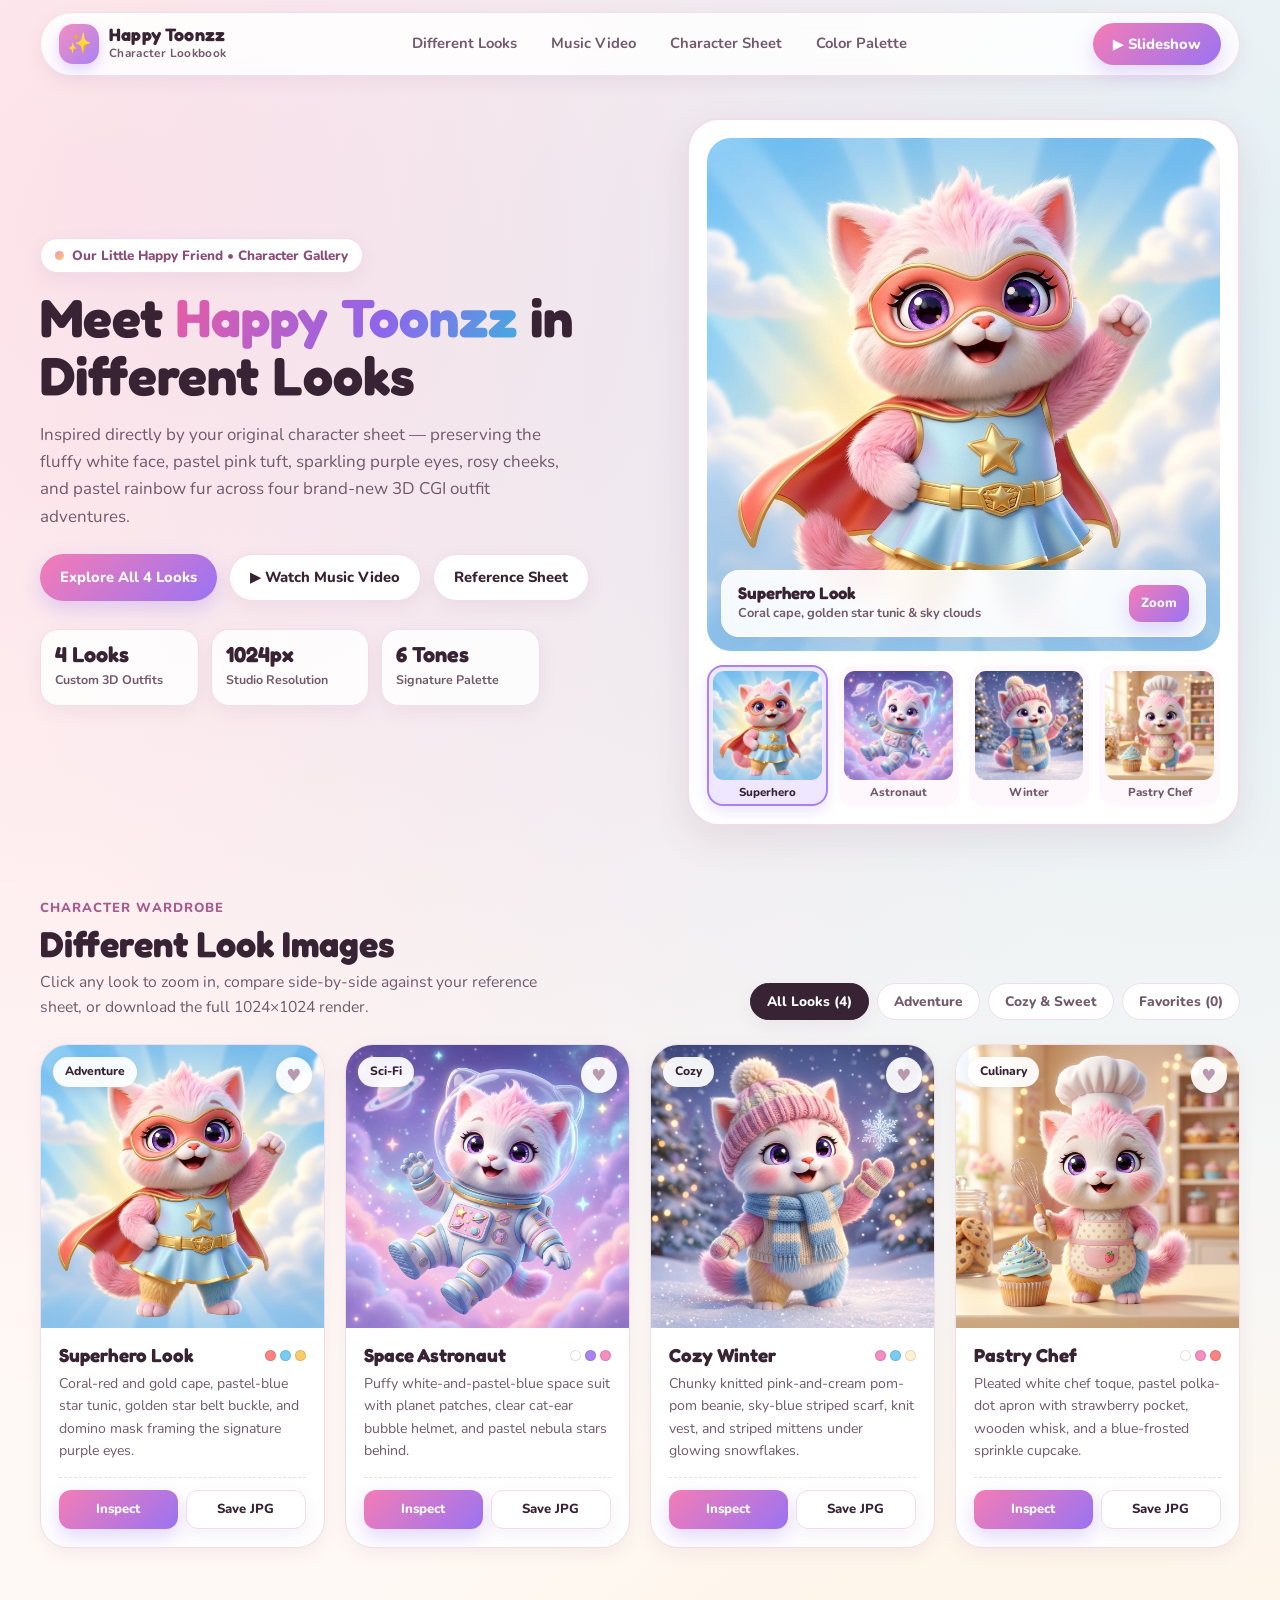
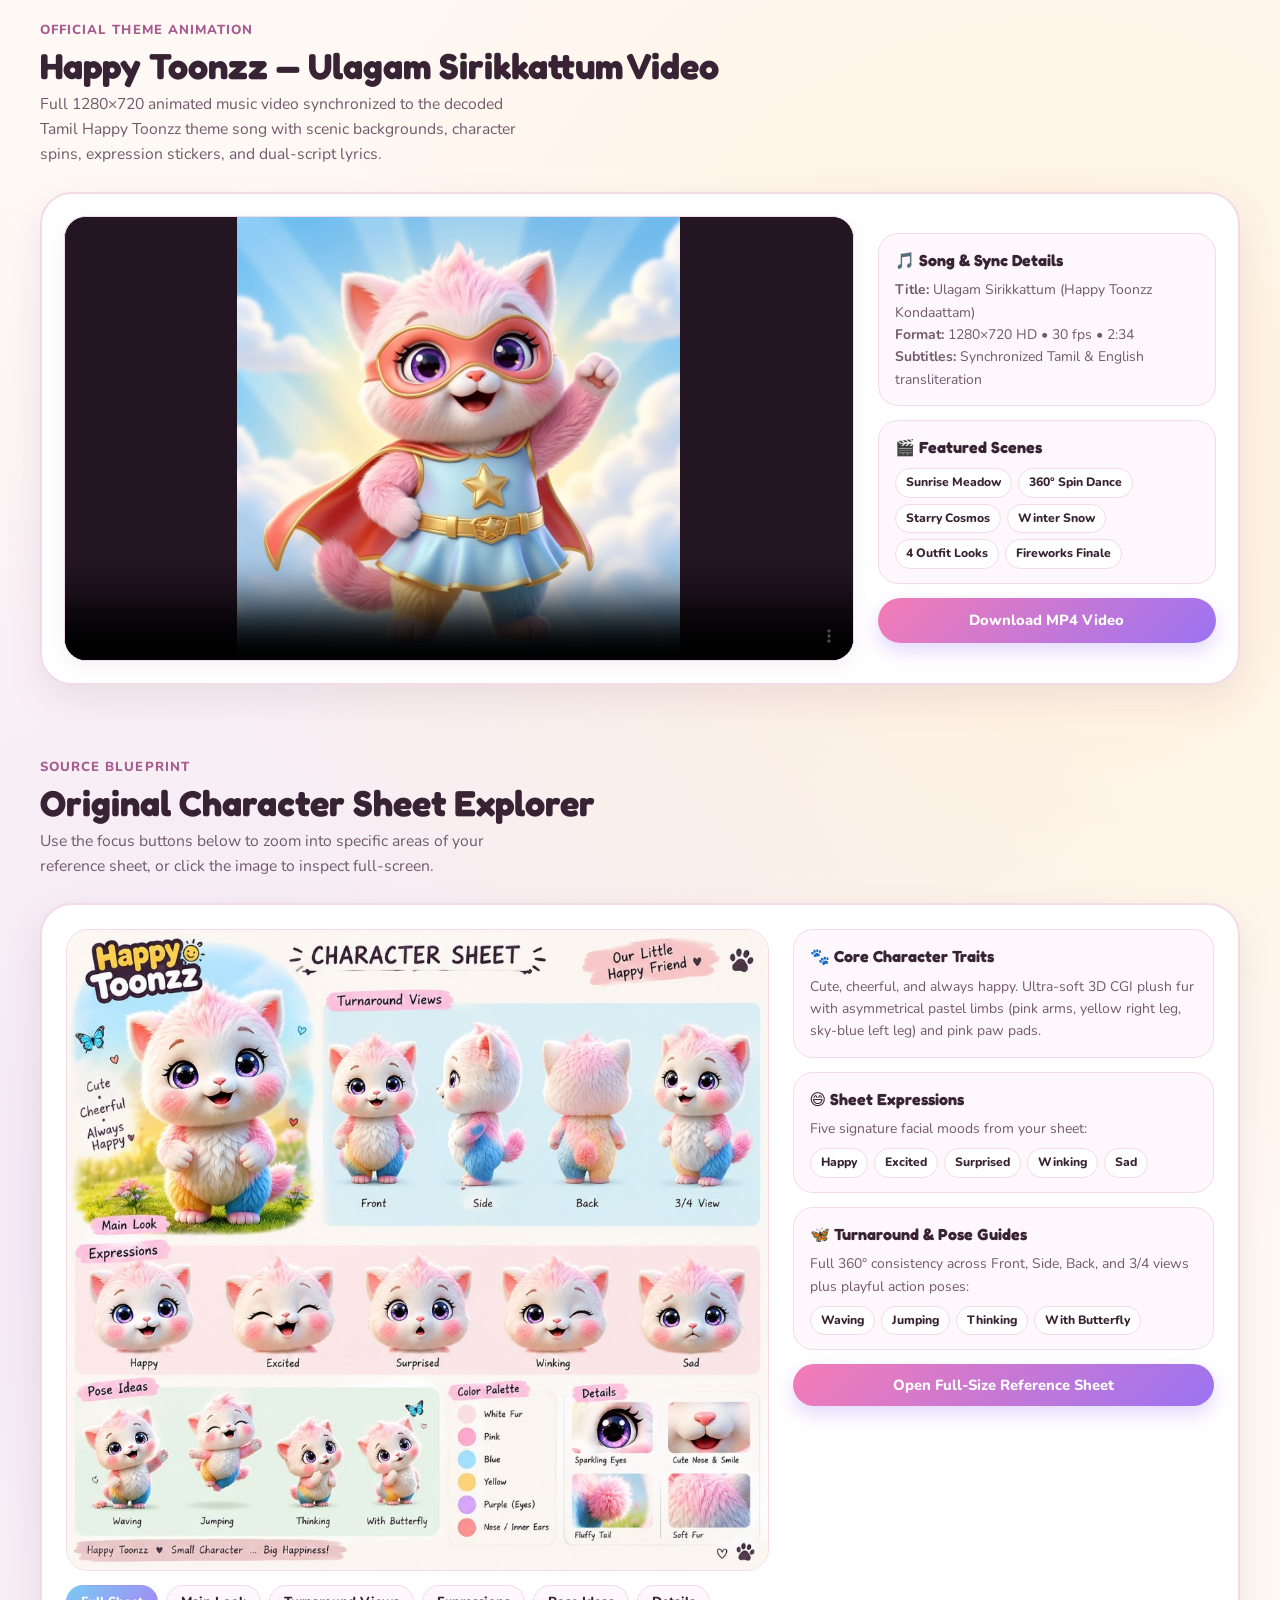
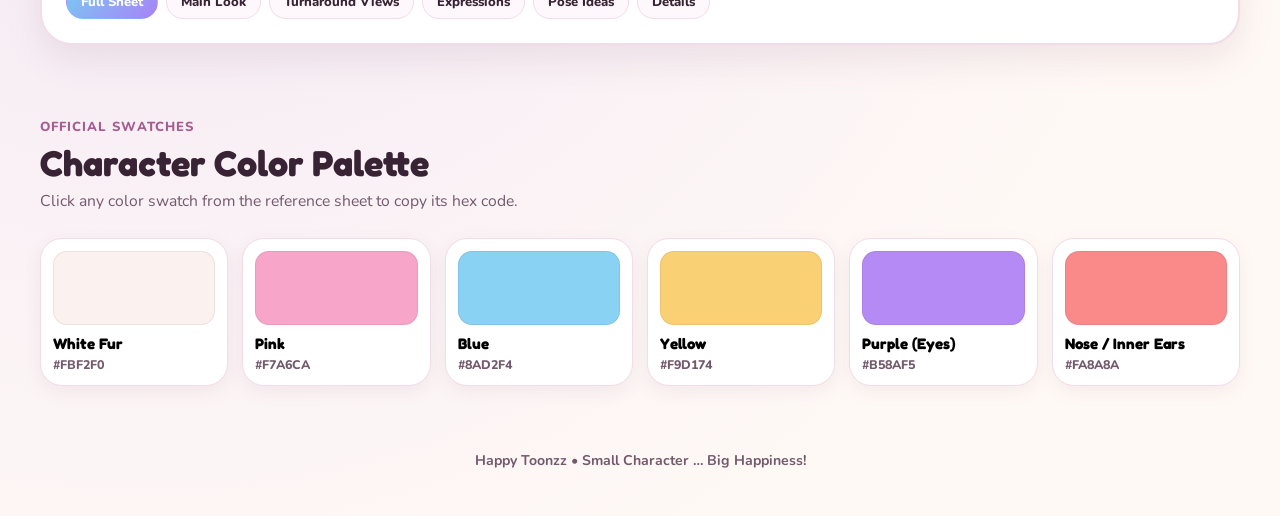
==== commit 1f819dd7: "completed video" ====
--- a/index.html
+++ b/index.html
@@ -616,6 +616,40 @@
       align-items: start;
     }
 
+    /* Music Video Showcase */
+    .video-card {
+      background: var(--surface);
+      border: 2px solid var(--border);
+      border-radius: 32px;
+      padding: 22px;
+      box-shadow: var(--shadow-md);
+      display: grid;
+      grid-template-columns: 1.4fr 0.6fr;
+      gap: 24px;
+      align-items: center;
+    }
+
+    .video-player-wrap {
+      border-radius: 22px;
+      overflow: hidden;
+      background: #231522;
+      border: 1.5px solid var(--border);
+      box-shadow: var(--shadow-sm);
+    }
+
+    .video-player-wrap video {
+      display: block;
+      width: 100%;
+      aspect-ratio: 16 / 9;
+      background: #231522;
+    }
+
+    .video-meta {
+      display: flex;
+      flex-direction: column;
+      gap: 14px;
+    }
+
     .sheet-viewer {
       position: relative;
       border-radius: 22px;
@@ -939,7 +973,7 @@
       .palette-grid {
         grid-template-columns: repeat(3, minmax(0, 1fr));
       }
-      .sheet-panel {
+      .sheet-panel, .video-card {
         grid-template-columns: 1fr;
       }
     }
@@ -985,6 +1019,7 @@
     </a>
     <div class="nav-links">
       <a href="#looks">Different Looks</a>
+      <a href="#video">Music Video</a>
       <a href="#sheet">Character Sheet</a>
       <a href="#palette">Color Palette</a>
     </div>
@@ -1011,7 +1046,8 @@
         </p>
         <div class="hero-actions">
           <a class="btn btn-primary" href="#looks">Explore All 4 Looks</a>
-          <a class="btn btn-secondary" href="#sheet">Inspect Reference Sheet</a>
+          <a class="btn btn-secondary" href="#video">&#9654; Watch Music Video</a>
+          <a class="btn btn-secondary" href="#sheet">Reference Sheet</a>
         </div>
         <div class="hero-stats">
           <div class="stat-box">
@@ -1183,6 +1219,46 @@
           </div>
         </div>
       </article>
+    </div>
+  </section>
+
+  <!-- Animated Music Video Showcase -->
+  <section class="container" id="video">
+    <div class="section-head">
+      <div>
+        <div class="section-kicker">Official Theme Animation</div>
+        <h2>Happy Toonzz — Ulagam Sirikkattum Video</h2>
+        <p>Full 1280&times;720 animated music video synchronized to the decoded Tamil Happy Toonzz theme song with scenic backgrounds, character spins, expression stickers, and dual-script lyrics.</p>
+      </div>
+    </div>
+
+    <div class="video-card">
+      <div class="video-player-wrap">
+        <video controls playsinline preload="metadata" poster="images/look-superhero.jpg">
+          <source src="happy-toonzz-video.mp4" type="video/mp4" />
+          Your browser does not support HTML5 video playback.
+        </video>
+      </div>
+      <div class="video-meta">
+        <div class="info-card">
+          <h4>&#127925; Song &amp; Sync Details</h4>
+          <p><strong>Title:</strong> Ulagam Sirikkattum (Happy Toonzz Kondaattam)<br />
+             <strong>Format:</strong> 1280&times;720 HD &bull; 30 fps &bull; 2:34<br />
+             <strong>Subtitles:</strong> Synchronized Tamil &amp; English transliteration</p>
+        </div>
+        <div class="info-card">
+          <h4>&#127916; Featured Scenes</h4>
+          <div class="tag-list">
+            <span class="mini-tag">Sunrise Meadow</span>
+            <span class="mini-tag">360&deg; Spin Dance</span>
+            <span class="mini-tag">Starry Cosmos</span>
+            <span class="mini-tag">Winter Snow</span>
+            <span class="mini-tag">4 Outfit Looks</span>
+            <span class="mini-tag">Fireworks Finale</span>
+          </div>
+        </div>
+        <a class="btn btn-primary" href="happy-toonzz-video.mp4" download="happy-toonzz-video.mp4">Download MP4 Video</a>
+      </div>
     </div>
   </section>
 
